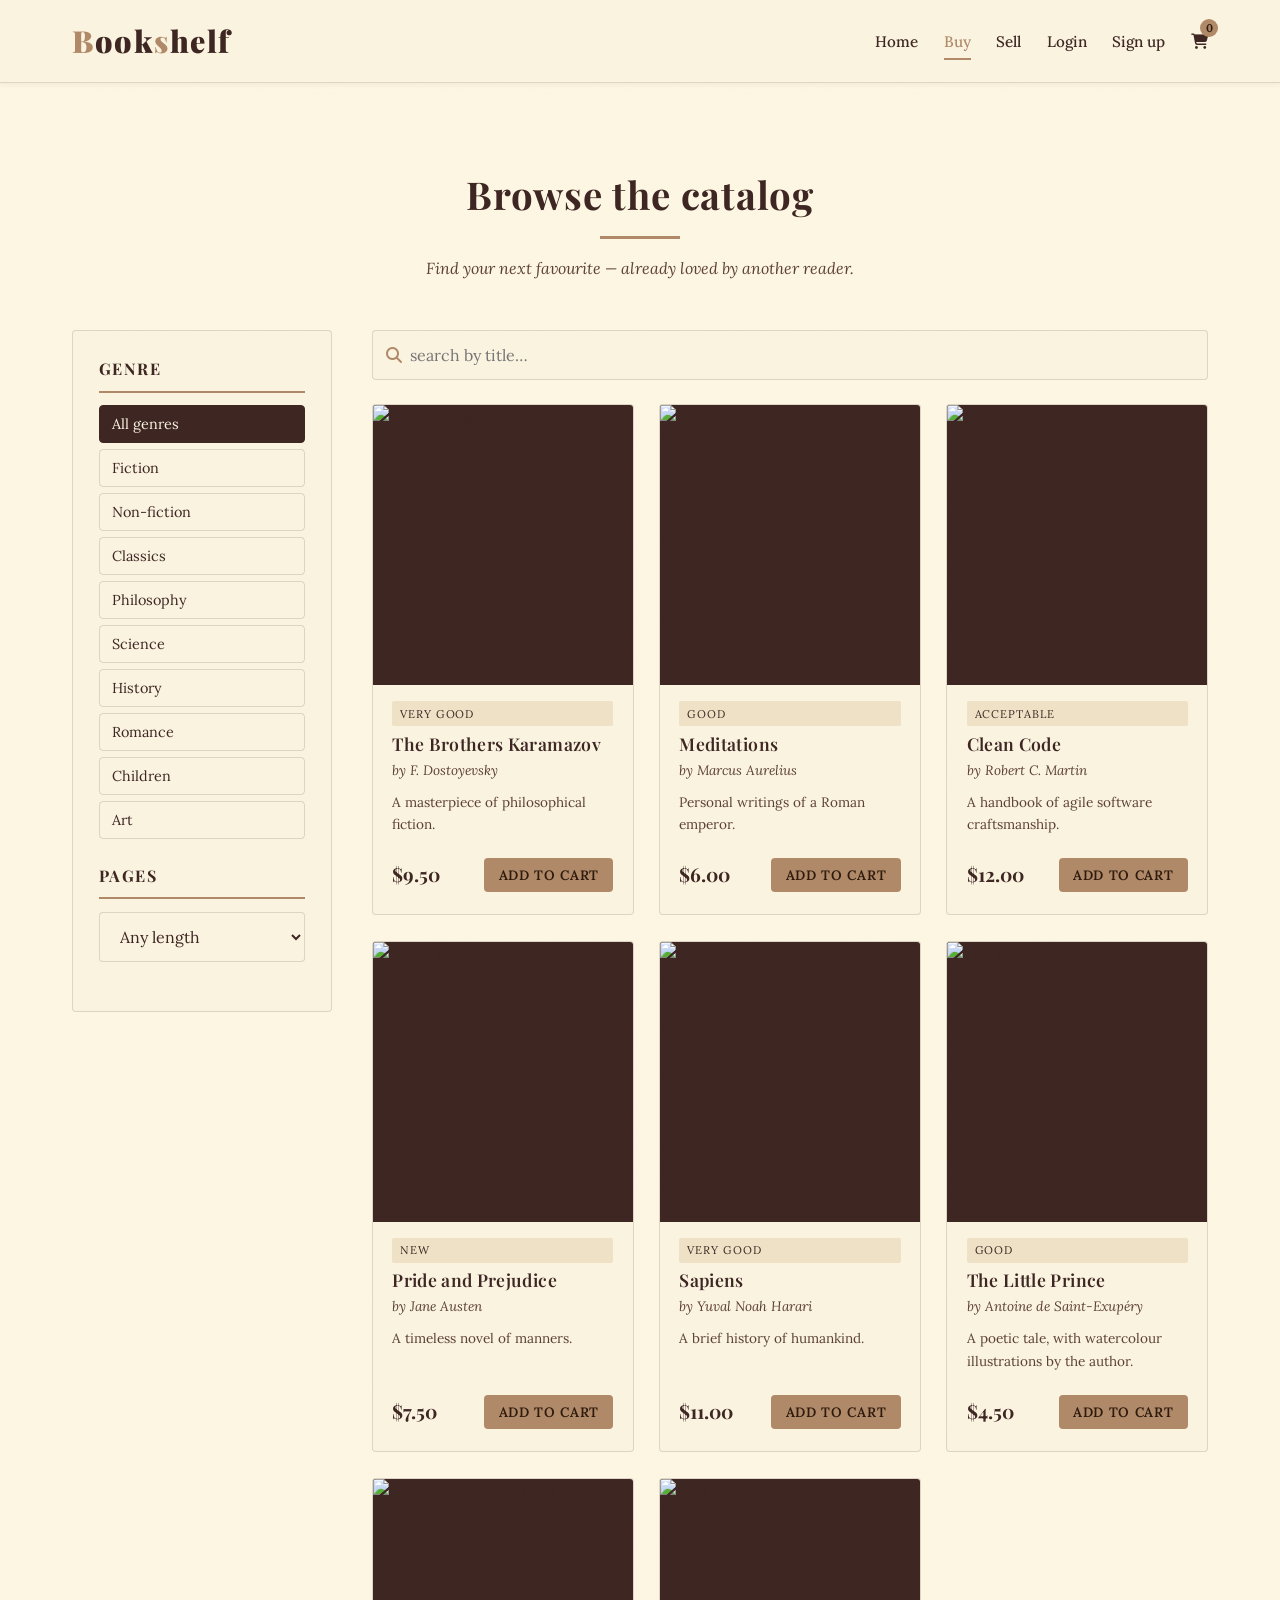
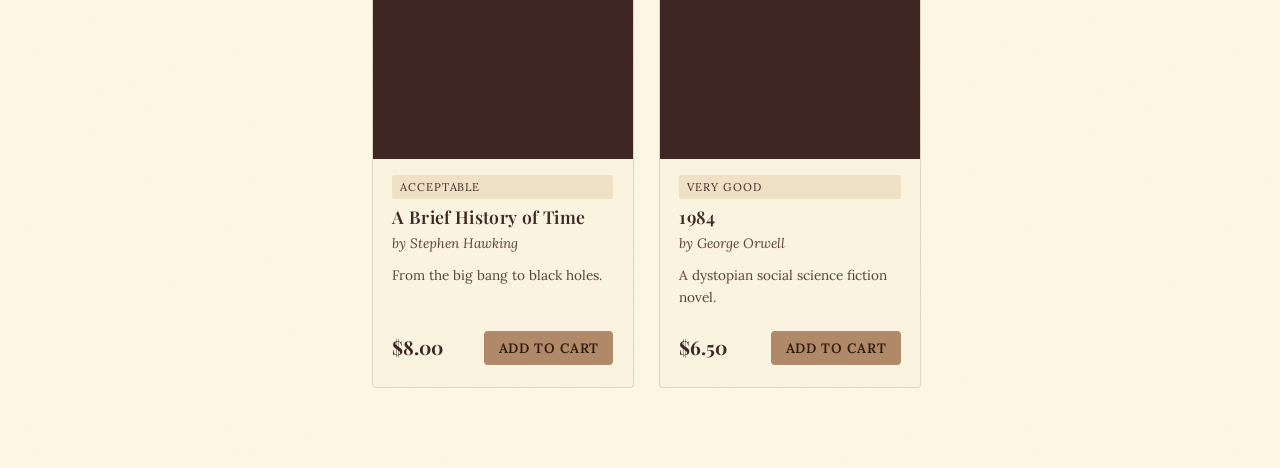
==== buy.html @ c4fdaa8c "Add files via upload" ====
<!DOCTYPE html>
<html lang="en">
<head>
  <meta charset="UTF-8">
  <meta name="viewport" content="width=device-width, initial-scale=1.0">
  <title>Buy Books — Bookshelf</title>
  <link rel="stylesheet" href="/style.css">
</head>
<body>

  <!-- ============== Navbar ============== -->
  <nav class="navbar">
    <div class="nav-inner">
      <a href="index.html" class="logo">
        <span class="accent">B</span>ook<span class="accent">s</span>helf
      </a>
      <button class="menu-btn" aria-label="open menu"><i class="fa-solid fa-bars"></i></button>
      <ul class="nav-links">
        <li><a href="index.html">Home</a></li>
        <li><a href="buy.html">Buy</a></li>
        <li><a href="sell.html">Sell</a></li>
        <li><a href="login.html">Login</a></li>
        <li><a href="signup.html">Sign up</a></li>
        <li>
          <a href="cart.html" class="cart-link" aria-label="cart">
            <i class="fa-solid fa-cart-shopping"></i>
            <span class="cart-count">0</span>
          </a>
        </li>
      </ul>
    </div>
  </nav>

  <main>
    <section class="section">

      <div class="section-title">
        <h2>Browse the catalog</h2>
        <p>Find your next favourite — already loved by another reader.</p>
      </div>

      <div class="catalog-wrap">

        <!-- ====== filters ====== -->
        <aside class="filters">

          <div class="filter-group">
            <h4>Genre</h4>
            <div class="filter-btns">
              <button data-genre="All" class="active">All genres</button>
              <button data-genre="Fiction">Fiction</button>
              <button data-genre="Non-fiction">Non-fiction</button>
              <button data-genre="Classics">Classics</button>
              <button data-genre="Philosophy">Philosophy</button>
              <button data-genre="Science">Science</button>
              <button data-genre="History">History</button>
              <button data-genre="Romance">Romance</button>
              <button data-genre="Children">Children</button>
              <button data-genre="Art">Art</button>
            </div>
          </div>

          <div class="filter-group">
            <h4>Pages</h4>
            <select id="pages-filter" class="form-control">
              <option value="All">Any length</option>
              <option value="0-100">0 – 100 pages</option>
              <option value="100-200">100 – 200 pages</option>
              <option value="200-300">200 – 300 pages</option>
              <option value="300-400">300 – 400 pages</option>
              <option value="400+">More than 400 pages</option>
            </select>
          </div>

        </aside>

        <!-- ====== catalog ====== -->
        <div>
          <div class="search-bar">
            <i class="fa-solid fa-magnifying-glass"></i>
            <input type="search" id="search-input" placeholder="search by title…">
          </div>

          <div class="book-grid" id="book-grid">
            <!-- books are injected by script.js -->
          </div>
        </div>

      </div>
    </section>
  </main>

  <script src="/script.js"></script>
</body>
</html>
---- style.css ----
/* =============================================================
   Bookshelf — used books marketplace
   Theme : library / vintage  (dark brown + beige + light brown)
   ============================================================= */

/* Google Fonts + Font Awesome icons */
@import url('https://fonts.googleapis.com/css2?family=Playfair+Display:wght@400;600;700;900&family=Lora:ital,wght@0,400;0,500;0,600;1,400&family=Squada+One&display=swap');
@import url('https://cdnjs.cloudflare.com/ajax/libs/font-awesome/6.4.0/css/all.min.css');

/* ---------- Theme variables ---------- */
:root {
  --font-title: 'Playfair Display', 'Squada One', serif;
  --font-body : 'Lora', Georgia, serif;

  --brown-dark   : #2e1b0e;   /* almost black coffee */
  --brown-deep   : #3e2723;   /* dark brown          */
  --brown        : #5d4037;   /* main brown          */
  --brown-light  : #b08968;   /* light brown ( B & S ) */
  --brown-soft   : #c89f7b;
  --beige        : #efe1c6;   /* warm beige          */
  --beige-soft   : #f5ead6;   /* paper page          */
  --cream        : #faf3e0;   /* old book pages      */
  --paper        : #fdf6e3;   /* parchment           */
  --line         : rgba(62, 39, 35, 0.15);

  --transition   : all .35s ease;
  --radius       : 4px;
  --shadow-soft  : 0 6px 18px rgba(46, 27, 14, 0.15);
  --shadow-hard  : 0 10px 30px rgba(46, 27, 14, 0.35);
}

/* ---------- Reset ---------- */
*,
*::before,
*::after {
  margin: 0;
  padding: 0;
  box-sizing: border-box;
}

html { scroll-behavior: smooth; font-size: 16px; }

body {
  font-family: var(--font-body);
  color: var(--brown-deep);
  background-color: var(--paper);
  /* subtle paper texture using a SVG noise pattern */
  background-image:
    linear-gradient(rgba(253,246,227,0.92), rgba(253,246,227,0.92)),
    url("data:image/svg+xml;utf8,<svg xmlns='http://www.w3.org/2000/svg' width='200' height='200'><filter id='n'><feTurbulence type='fractalNoise' baseFrequency='0.85' numOctaves='2' stitchTiles='stitch'/><feColorMatrix values='0 0 0 0 0.36  0 0 0 0 0.22  0 0 0 0 0.13  0 0 0 0.05 0'/></filter><rect width='100%' height='100%' filter='url(%23n)'/></svg>");
  line-height: 1.65;
  min-height: 100vh;
  display: flex;
  flex-direction: column;
}

a   { color: inherit; text-decoration: none; transition: var(--transition); }
ul  { list-style: none; }
img { max-width: 100%; display: block; }

h1, h2, h3, h4 {
  font-family: var(--font-title);
  font-weight: 700;
  color: var(--brown-deep);
  letter-spacing: .02em;
}

h1 { font-size: clamp(2rem, 5vw, 3.4rem); line-height: 1.15; }
h2 { font-size: clamp(1.6rem, 3.6vw, 2.4rem); }
h3 { font-size: 1.4rem; }

/* ---------- Buttons ---------- */
.btn {
  display: inline-block;
  padding: .8rem 1.8rem;
  border: 1.5px solid var(--brown-deep);
  background: var(--brown-deep);
  color: var(--cream);
  font-family: var(--font-body);
  font-weight: 600;
  letter-spacing: .08em;
  text-transform: uppercase;
  cursor: pointer;
  transition: var(--transition);
  border-radius: var(--radius);
  font-size: .9rem;
}

.btn:hover {
  background: var(--brown-light);
  border-color: var(--brown-light);
  color: var(--brown-dark);
  transform: translateY(-2px);
  box-shadow: var(--shadow-soft);
}

.btn-outline {
  background: transparent;
  color: var(--brown-deep);
}
.btn-outline:hover { background: var(--brown-deep); color: var(--cream); }

.btn-light {
  background: var(--brown-light);
  border-color: var(--brown-light);
  color: var(--brown-dark);
}
.btn-light:hover { background: var(--brown-deep); border-color: var(--brown-deep); color: var(--cream); }

/* ---------- Logo (B and S in light brown) ---------- */
.logo {
  font-family: var(--font-title);
  font-weight: 900;
  font-size: 1.9rem;
  letter-spacing: .05em;
  color: var(--brown-deep);
}
.logo .accent { color: var(--brown-light); }

/* ---------- Navbar ---------- */
.navbar {
  position: sticky;
  top: 0;
  z-index: 100;
  background: var(--cream);
  border-bottom: 1px solid var(--line);
  box-shadow: 0 2px 6px rgba(46,27,14,0.05);
}

.nav-inner {
  max-width: 1200px;
  margin: 0 auto;
  padding: 1rem 2rem;
  display: flex;
  align-items: center;
  justify-content: space-between;
  gap: 1rem;
}

.nav-links {
  display: flex;
  gap: 1.6rem;
  align-items: center;
}

.nav-links a {
  position: relative;
  font-size: .95rem;
  font-weight: 500;
  color: var(--brown-deep);
  padding: .3rem 0;
}

.nav-links a::after {
  content: "";
  position: absolute;
  left: 0;
  bottom: -4px;
  width: 0;
  height: 2px;
  background: var(--brown-light);
  transition: var(--transition);
}

.nav-links a:hover::after,
.nav-links a.active::after { width: 100%; }

.nav-links a.active { color: var(--brown-light); }

.cart-link {
  position: relative;
  font-size: 1.2rem;
}

.cart-count {
  position: absolute;
  top: -8px;
  right: -10px;
  background: var(--brown-light);
  color: var(--brown-dark);
  font-size: .7rem;
  font-weight: 700;
  width: 18px;
  height: 18px;
  border-radius: 50%;
  display: flex;
  align-items: center;
  justify-content: center;
}

.menu-btn {
  display: none;
  font-size: 1.4rem;
  background: none;
  border: none;
  color: var(--brown-deep);
  cursor: pointer;
}

/* ---------- Sections ---------- */
main { flex: 1; }

.section {
  padding: 5rem 2rem;
  max-width: 1200px;
  margin: 0 auto;
  width: 100%;
}

.section-title {
  text-align: center;
  margin-bottom: 3rem;
}

.section-title h2 {
  display: inline-block;
  position: relative;
  padding-bottom: .8rem;
}

.section-title h2::after {
  content: "";
  position: absolute;
  left: 50%;
  bottom: 0;
  width: 80px;
  height: 3px;
  background: var(--brown-light);
  transform: translateX(-50%);
}

.section-title p {
  margin-top: 1rem;
  color: var(--brown);
  font-style: italic;
}

/* ---------- Hero (homepage) ---------- */
.hero {
  position: relative;
  min-height: 88vh;
  display: flex;
  align-items: center;
  justify-content: center;
  text-align: center;
  color: var(--cream);
  background:
    linear-gradient(rgba(46, 27, 14, .72), rgba(46, 27, 14, .85)),
    url('https://images.unsplash.com/photo-1507842217343-583bb7270b66?w=1920&q=80') center/cover;
  padding: 3rem 1.5rem;
}

.hero-content { max-width: 800px; }

.hero h1 {
  color: var(--cream);
  margin-bottom: 1rem;
  font-weight: 700;
}
.hero h1 span { color: var(--brown-light); font-style: italic; }

.hero p {
  font-size: 1.15rem;
  margin-bottom: 2rem;
  color: var(--beige);
}

.hero-buttons {
  display: flex;
  gap: 1rem;
  justify-content: center;
  flex-wrap: wrap;
}

/* ---------- About / quote band ---------- */
.quote-band {
  background: var(--beige);
  padding: 3rem 1.5rem;
  text-align: center;
  border-top: 1px solid var(--line);
  border-bottom: 1px solid var(--line);
}
.quote-band p {
  font-family: var(--font-title);
  font-style: italic;
  font-size: 1.4rem;
  color: var(--brown-deep);
  max-width: 760px;
  margin: 0 auto;
}
.quote-band span {
  display: block;
  margin-top: .8rem;
  font-family: var(--font-body);
  font-size: .9rem;
  color: var(--brown);
}

/* ---------- How it works ---------- */
.how-grid {
  display: grid;
  grid-template-columns: repeat(auto-fit, minmax(240px, 1fr));
  gap: 2rem;
}

.how-card {
  background: var(--cream);
  border: 1px solid var(--line);
  padding: 2rem 1.5rem;
  text-align: center;
  border-radius: var(--radius);
  transition: var(--transition);
}

.how-card:hover {
  transform: translateY(-6px);
  box-shadow: var(--shadow-soft);
  border-color: var(--brown-light);
}

.how-card .icon {
  width: 64px;
  height: 64px;
  border-radius: 50%;
  background: var(--brown-deep);
  color: var(--brown-light);
  display: inline-flex;
  align-items: center;
  justify-content: center;
  font-size: 1.6rem;
  margin-bottom: 1rem;
}

.how-card h3 {
  margin-bottom: .6rem;
  color: var(--brown-deep);
}
.how-card p { color: var(--brown); font-size: .95rem; }

/* ---------- Auth pages ---------- */
.auth-wrap {
  min-height: calc(100vh - 80px);
  display: flex;
  align-items: center;
  justify-content: center;
  padding: 3rem 1.5rem;
  background:
    linear-gradient(rgba(46, 27, 14, .65), rgba(46, 27, 14, .85)),
    url('https://images.unsplash.com/photo-1481627834876-b7833e8f5570?w=1600&q=80') center/cover;
}

.auth-card {
  background: var(--paper);
  width: 100%;
  max-width: 460px;
  padding: 2.5rem 2.2rem;
  border-radius: var(--radius);
  border: 1px solid var(--brown-light);
  box-shadow: var(--shadow-hard);
}

.auth-card h2 {
  text-align: center;
  margin-bottom: .4rem;
  color: var(--brown-deep);
}
.auth-card .subtitle {
  text-align: center;
  color: var(--brown);
  font-style: italic;
  margin-bottom: 1.8rem;
  font-size: .95rem;
}

.auth-switch {
  text-align: center;
  margin-top: 1.4rem;
  font-size: .9rem;
  color: var(--brown);
}
.auth-switch a {
  color: var(--brown-light);
  font-weight: 600;
  text-decoration: underline;
}

/* ---------- Forms (shared) ---------- */
.form-group { margin-bottom: 1.2rem; }

.form-group label {
  display: block;
  font-size: .9rem;
  font-weight: 600;
  margin-bottom: .4rem;
  color: var(--brown-deep);
  text-transform: uppercase;
  letter-spacing: .06em;
}

.form-control {
  width: 100%;
  padding: .8rem 1rem;
  border: 1px solid var(--line);
  border-radius: var(--radius);
  background: var(--cream);
  font-family: var(--font-body);
  font-size: 1rem;
  color: var(--brown-deep);
  transition: var(--transition);
}
.form-control:focus {
  outline: none;
  border-color: var(--brown-light);
  box-shadow: 0 0 0 3px rgba(176, 137, 104, 0.25);
}

textarea.form-control { resize: vertical; min-height: 110px; }

.form-error {
  color: #b3261e;
  font-size: .82rem;
  margin-top: .3rem;
  min-height: 1rem;
  font-style: italic;
}

.checkbox-grid {
  display: grid;
  grid-template-columns: repeat(auto-fit, minmax(140px, 1fr));
  gap: .5rem .8rem;
}

.checkbox-grid label {
  display: flex;
  align-items: center;
  gap: .4rem;
  text-transform: none;
  letter-spacing: 0;
  font-weight: 400;
  color: var(--brown-deep);
  cursor: pointer;
  font-size: .95rem;
}
.checkbox-grid input { accent-color: var(--brown-light); }

.btn-block { width: 100%; padding: .9rem; font-size: 1rem; }

/* ---------- Sell page ---------- */
.sell-wrap {
  display: grid;
  grid-template-columns: 1fr 1.4fr;
  gap: 3rem;
  align-items: start;
}

.sell-side {
  position: sticky;
  top: 100px;
  background: var(--cream);
  padding: 2rem;
  border: 1px solid var(--line);
  border-radius: var(--radius);
}
.sell-side h3 { margin-bottom: 1rem; color: var(--brown-deep); }
.sell-side p  { color: var(--brown); font-size: .95rem; margin-bottom: .8rem; }
.sell-side ul li {
  padding: .4rem 0;
  border-bottom: 1px dashed var(--line);
  font-size: .9rem;
  color: var(--brown-deep);
}
.sell-side ul li i { color: var(--brown-light); margin-right: .5rem; }

.form-card {
  background: var(--cream);
  border: 1px solid var(--line);
  border-radius: var(--radius);
  padding: 2.5rem 2rem;
}

.file-upload {
  border: 2px dashed var(--brown-light);
  background: var(--beige-soft);
  padding: 1.6rem;
  border-radius: var(--radius);
  text-align: center;
  cursor: pointer;
  transition: var(--transition);
}
.file-upload:hover { background: var(--beige); }
.file-upload i { font-size: 2rem; color: var(--brown-light); margin-bottom: .4rem; display: block; }
.file-upload .file-name { font-size: .9rem; color: var(--brown); margin-top: .4rem; font-style: italic; }
.file-upload input[type="file"] { display: none; }

/* ---------- Buy page (catalog) ---------- */
.catalog-wrap {
  display: grid;
  grid-template-columns: 260px 1fr;
  gap: 2.5rem;
  align-items: start;
}

.filters {
  background: var(--cream);
  border: 1px solid var(--line);
  padding: 1.6rem;
  border-radius: var(--radius);
  position: sticky;
  top: 100px;
}
.filters h4 {
  font-size: 1rem;
  text-transform: uppercase;
  letter-spacing: .1em;
  color: var(--brown-deep);
  margin-bottom: .8rem;
  padding-bottom: .5rem;
  border-bottom: 2px solid var(--brown-light);
}
.filters .filter-group { margin-bottom: 1.5rem; }

.filter-btns {
  display: flex;
  flex-direction: column;
  gap: .4rem;
}
.filter-btns button {
  padding: .55rem .8rem;
  border: 1px solid var(--line);
  background: transparent;
  color: var(--brown-deep);
  text-align: left;
  cursor: pointer;
  font-family: var(--font-body);
  border-radius: var(--radius);
  transition: var(--transition);
  font-size: .9rem;
}
.filter-btns button:hover { background: var(--beige); }
.filter-btns button.active {
  background: var(--brown-deep);
  color: var(--cream);
  border-color: var(--brown-deep);
}

.search-bar {
  display: flex;
  align-items: center;
  background: var(--cream);
  border: 1px solid var(--line);
  border-radius: var(--radius);
  padding: 0 .8rem;
  margin-bottom: 1.5rem;
}
.search-bar i { color: var(--brown-light); margin-right: .5rem; }
.search-bar input {
  flex: 1;
  padding: .9rem 0;
  border: none;
  outline: none;
  background: transparent;
  font-family: var(--font-body);
  color: var(--brown-deep);
  font-size: 1rem;
}

.book-grid {
  display: grid;
  grid-template-columns: repeat(auto-fill, minmax(240px, 1fr));
  gap: 1.6rem;
}

.book-card {
  background: var(--cream);
  border: 1px solid var(--line);
  border-radius: var(--radius);
  overflow: hidden;
  display: flex;
  flex-direction: column;
  transition: var(--transition);
}
.book-card:hover {
  transform: translateY(-6px);
  box-shadow: var(--shadow-soft);
  border-color: var(--brown-light);
}

.book-cover {
  height: 280px;
  overflow: hidden;
  background: var(--brown-deep);
}
.book-cover img {
  width: 100%;
  height: 100%;
  object-fit: cover;
  transition: transform .6s ease;
}
.book-card:hover .book-cover img { transform: scale(1.05); }

.book-body {
  padding: 1rem 1.2rem 1.4rem;
  flex: 1;
  display: flex;
  flex-direction: column;
}

.book-title {
  font-family: var(--font-title);
  font-size: 1.1rem;
  font-weight: 600;
  color: var(--brown-deep);
  margin-bottom: .2rem;
  line-height: 1.3;
}
.book-author {
  font-size: .85rem;
  color: var(--brown);
  font-style: italic;
  margin-bottom: .6rem;
}
.book-desc {
  font-size: .85rem;
  color: var(--brown);
  margin-bottom: .8rem;
  flex: 1;
}
.book-foot {
  display: flex;
  justify-content: space-between;
  align-items: center;
  margin-top: .6rem;
}
.book-price {
  font-family: var(--font-title);
  font-weight: 700;
  font-size: 1.2rem;
  color: var(--brown-deep);
}
.book-tag {
  display: inline-block;
  font-size: .7rem;
  padding: .2rem .5rem;
  background: var(--beige);
  color: var(--brown-deep);
  border-radius: 2px;
  text-transform: uppercase;
  letter-spacing: .08em;
  margin-bottom: .4rem;
}
.btn-add {
  background: var(--brown-light);
  color: var(--brown-dark);
  border: none;
  padding: .5rem .9rem;
  border-radius: var(--radius);
  cursor: pointer;
  font-family: var(--font-body);
  font-weight: 600;
  font-size: .85rem;
  text-transform: uppercase;
  letter-spacing: .05em;
  transition: var(--transition);
}
.btn-add:hover { background: var(--brown-deep); color: var(--cream); }
.btn-add.added { background: var(--brown); color: var(--cream); cursor: default; }

.empty-state {
  grid-column: 1 / -1;
  text-align: center;
  padding: 3rem 1rem;
  color: var(--brown);
  font-style: italic;
}
.empty-state i { font-size: 2.4rem; margin-bottom: .8rem; color: var(--brown-light); }

/* ---------- Cart page ---------- */
.cart-wrap {
  display: grid;
  grid-template-columns: 1.6fr 1fr;
  gap: 2.5rem;
  align-items: start;
}

.cart-list {
  background: var(--cream);
  border: 1px solid var(--line);
  border-radius: var(--radius);
  padding: 1.6rem;
}

.cart-item {
  display: grid;
  grid-template-columns: 90px 1fr auto;
  gap: 1rem;
  padding: 1rem 0;
  border-bottom: 1px dashed var(--line);
  align-items: center;
}
.cart-item:last-child { border-bottom: none; }

.cart-item img {
  width: 90px;
  height: 120px;
  object-fit: cover;
  border-radius: var(--radius);
}
.cart-item h4 { font-size: 1.05rem; color: var(--brown-deep); margin-bottom: .2rem; }
.cart-item p  { font-size: .85rem; color: var(--brown); font-style: italic; }
.cart-item .price { font-weight: 700; color: var(--brown-deep); font-family: var(--font-title); font-size: 1.1rem; margin-top: .3rem; }
.cart-item .remove {
  background: none;
  border: none;
  color: var(--brown);
  cursor: pointer;
  font-size: 1.1rem;
  transition: var(--transition);
  padding: .4rem;
}
.cart-item .remove:hover { color: #b3261e; }

.cart-summary {
  background: var(--brown-deep);
  color: var(--cream);
  padding: 2rem;
  border-radius: var(--radius);
  position: sticky;
  top: 100px;
}
.cart-summary h3 {
  color: var(--brown-light);
  margin-bottom: 1.2rem;
  border-bottom: 1px solid rgba(255,255,255,.1);
  padding-bottom: .6rem;
}
.summary-row {
  display: flex;
  justify-content: space-between;
  padding: .5rem 0;
  font-size: .95rem;
}
.summary-row.total {
  font-family: var(--font-title);
  font-size: 1.4rem;
  font-weight: 700;
  border-top: 1px solid rgba(255,255,255,.15);
  margin-top: .6rem;
  padding-top: .8rem;
  color: var(--brown-light);
}
.btn-pay {
  width: 100%;
  margin-top: 1.2rem;
  background: var(--brown-light);
  color: var(--brown-dark);
  border: none;
  padding: 1rem;
  font-family: var(--font-body);
  font-weight: 700;
  text-transform: uppercase;
  letter-spacing: .12em;
  border-radius: var(--radius);
  cursor: pointer;
  font-size: .95rem;
  transition: var(--transition);
}
.btn-pay:hover { background: var(--cream); color: var(--brown-deep); }
.btn-pay:disabled { opacity: .55; cursor: not-allowed; }

/* ---------- Toast (popup messages) ---------- */
.toast {
  position: fixed;
  bottom: 2rem;
  left: 50%;
  transform: translateX(-50%) translateY(150%);
  background: var(--brown-deep);
  color: var(--cream);
  padding: .9rem 1.5rem;
  border-radius: var(--radius);
  border-left: 4px solid var(--brown-light);
  box-shadow: var(--shadow-hard);
  z-index: 999;
  transition: transform .4s ease;
  font-size: .95rem;
  max-width: 90%;
}
.toast.show { transform: translateX(-50%) translateY(0); }

/* ---------- Footer ---------- */
footer {
  background: var(--brown-dark);
  color: var(--beige);
  padding: 3rem 1.5rem 1.5rem;
  margin-top: auto;
}
.footer-inner {
  max-width: 1200px;
  margin: 0 auto;
  display: grid;
  grid-template-columns: repeat(auto-fit, minmax(230px, 1fr));
  gap: 2rem;
}
.footer-col h4 {
  color: var(--brown-light);
  margin-bottom: .8rem;
  font-size: 1rem;
  text-transform: uppercase;
  letter-spacing: .1em;
}
.footer-col p, .footer-col li { color: var(--beige); font-size: .9rem; padding: .25rem 0; }
.footer-col a:hover { color: var(--brown-light); }
.socials a {
  display: inline-flex;
  align-items: center;
  justify-content: center;
  width: 38px;
  height: 38px;
  border: 1px solid var(--brown-light);
  color: var(--brown-light);
  margin-right: .4rem;
  margin-top: .6rem;
  border-radius: 50%;
  transition: var(--transition);
}
.socials a:hover { background: var(--brown-light); color: var(--brown-dark); }
.copyright {
  text-align: center;
  margin-top: 2rem;
  padding-top: 1.5rem;
  border-top: 1px solid rgba(255,255,255,.08);
  font-size: .85rem;
  color: var(--brown-soft);
}

/* ---------- Responsive ---------- */
@media (max-width: 900px) {
  .sell-wrap, .catalog-wrap, .cart-wrap { grid-template-columns: 1fr; }
  .sell-side, .filters, .cart-summary { position: static; }
}

@media (max-width: 768px) {
  .menu-btn { display: block; }
  .nav-links {
    position: fixed;
    top: 0; right: -100%;
    width: 75%;
    height: 100vh;
    background: var(--cream);
    flex-direction: column;
    justify-content: center;
    gap: 2rem;
    padding: 2rem;
    border-left: 1px solid var(--line);
    transition: right .35s ease;
    box-shadow: var(--shadow-hard);
    z-index: 200;
  }
  .nav-links.open { right: 0; }
  .nav-links a { font-size: 1.1rem; }

  .section { padding: 3.5rem 1.2rem; }
  .hero { min-height: 75vh; }
  .auth-card { padding: 2rem 1.4rem; }
  .form-card { padding: 1.6rem 1.2rem; }
}
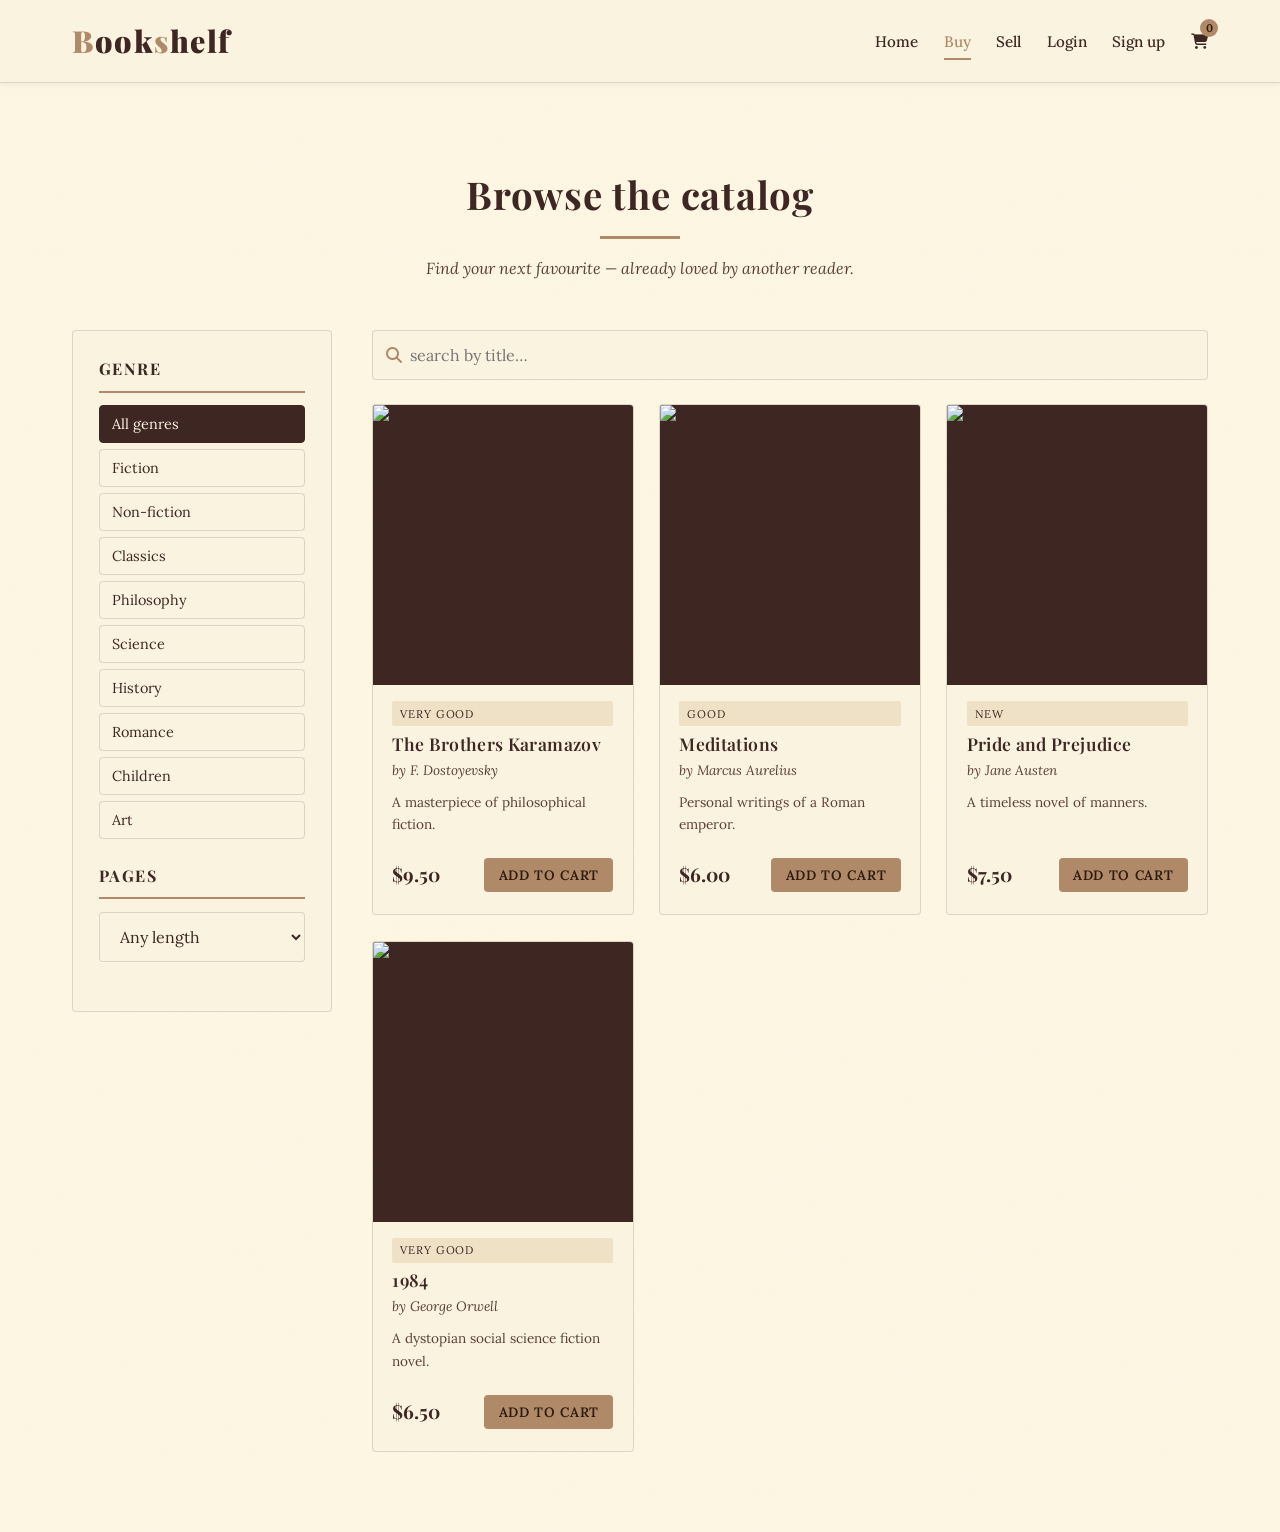
==== commit a8bba409: "Add files via upload" ====
--- a/buy.html
+++ b/buy.html
@@ -4,7 +4,7 @@
   <meta charset="UTF-8">
   <meta name="viewport" content="width=device-width, initial-scale=1.0">
   <title>Buy Books — Bookshelf</title>
-  <link rel="stylesheet" href="/style.css">
+  <link rel="stylesheet" href="style.css">
 </head>
 <body>
 
@@ -90,6 +90,6 @@
     </section>
   </main>
 
-  <script src="/script.js"></script>
+  <script src="script.js"></script>
 </body>
 </html>
